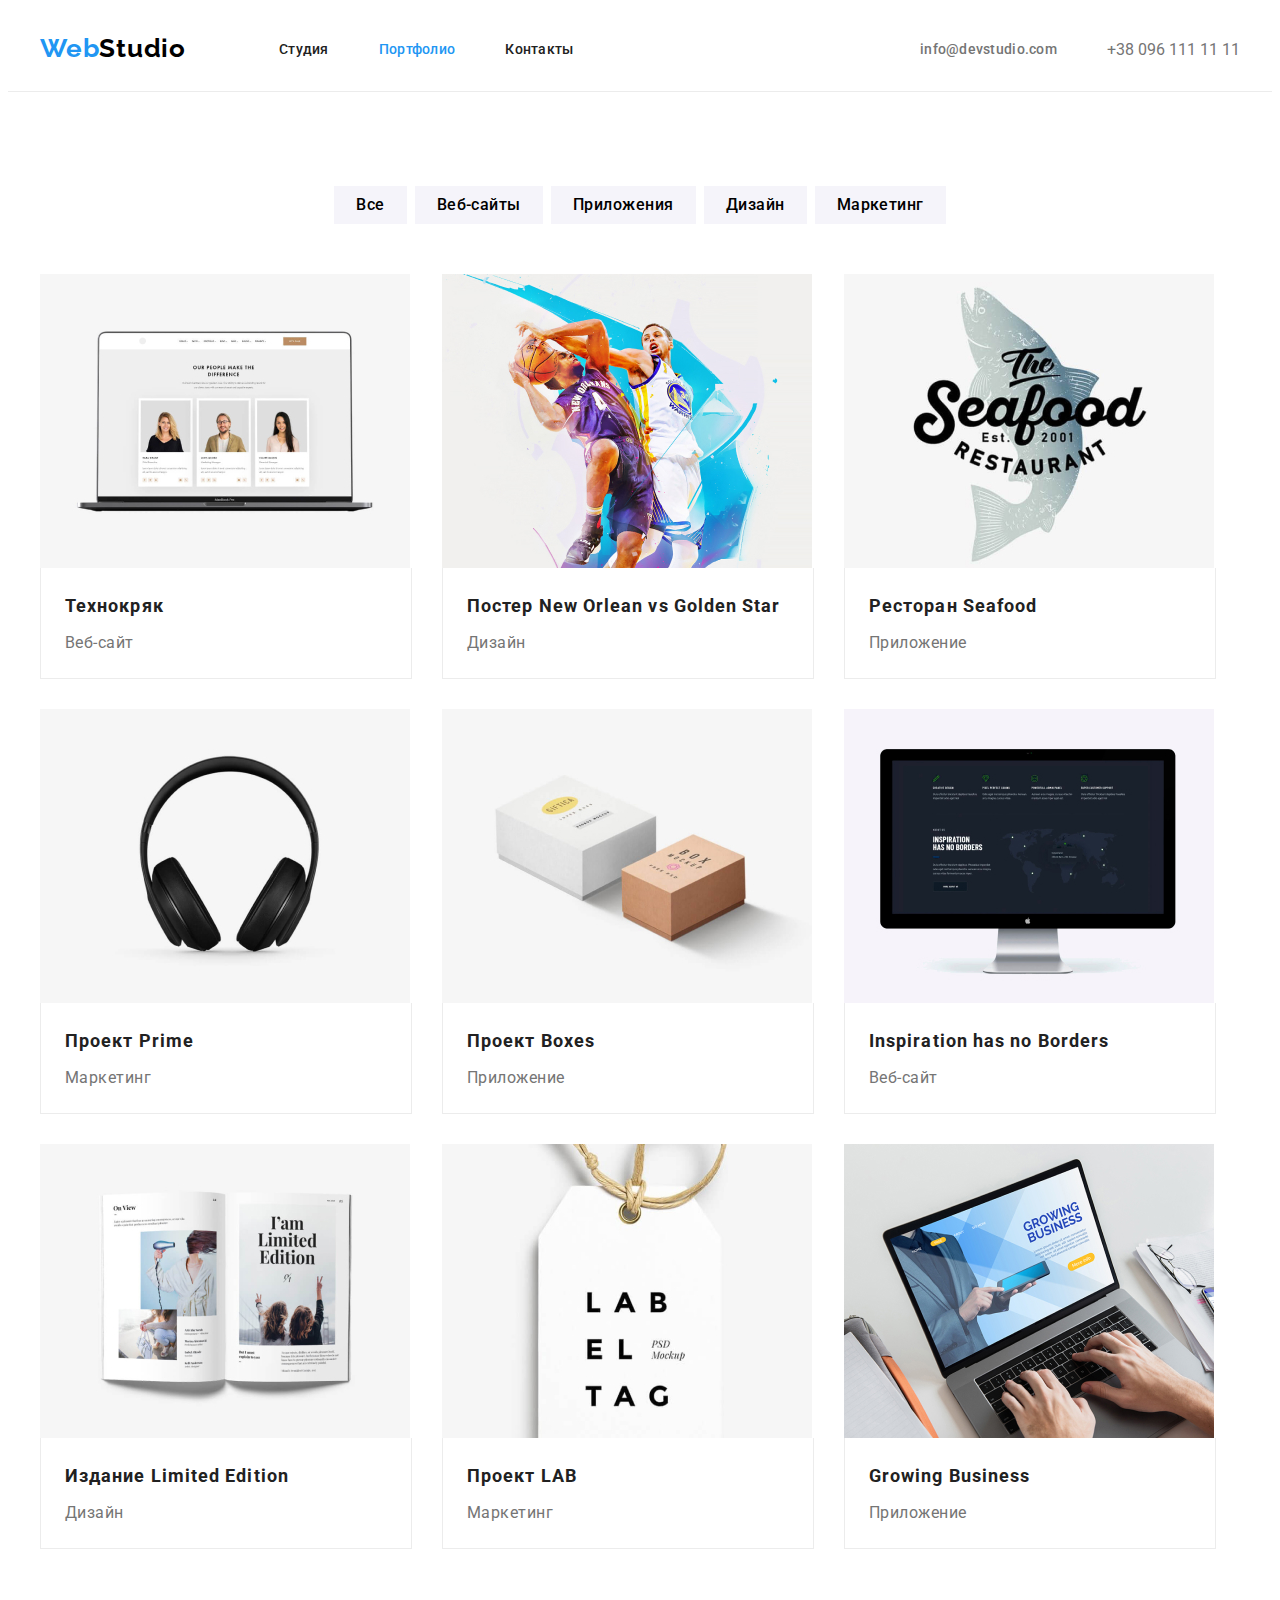
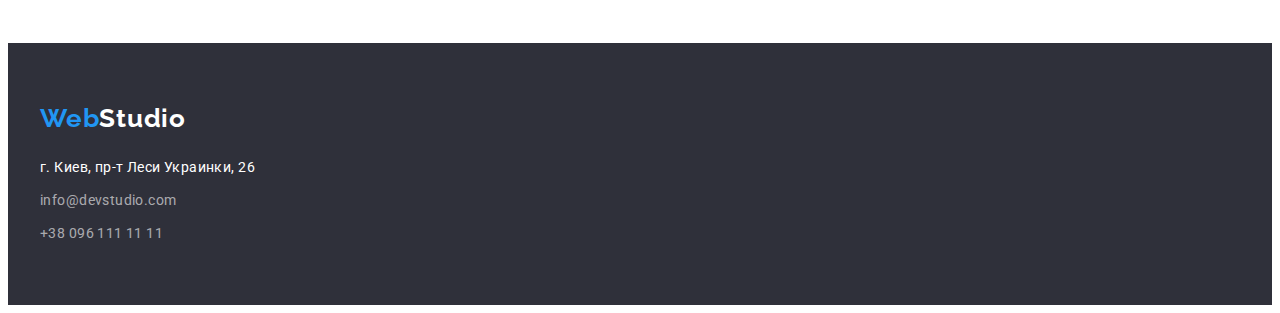
==== portfolio.html @ 428918ac "commit17" ====
<!DOCTYPE html>
<html lang="ru">
  <head>
    <meta charset="UTF-8" />
    <meta http-equiv="X-UA-Compatible" content="IE=edge" />
    <meta name="viewport" content="width=device-width, initial-scale=1.0" />
    <title>Портфолио</title>
    <link
      href="https://fonts.googleapis.com/css2?family=Raleway:wght@700&family=Roboto:wght@400;500;700;900&display=swap"
      rel="stylesheet"
    />
    <link
      rel="stylesheet"
      href="https://cdnjs.cloudflare.com/ajax/libs/modern-normalize/1.1.0/modern-normalize.min.css"
      integrity="sha512-wpPYUAdjBVSE4KJnH1VR1HeZfpl1ub8YT/NKx4PuQ5NmX2tKuGu6U/JRp5y+Y8XG2tV+wKQpNHVUX03MfMFn9Q=="
      crossorigin="anonymous"
      referrerpolicy="no-referrer"
    />
    <link rel="stylesheet" href="./css/main.css" />
  </head>

  <!-- .body -->

  <body>
    <header class="header">
      <div class="conteiner header-conteiner">
        <nav class="header-nav">
          <a href="./index.html" class="link logo"
            ><span class="logo-title">Web</span>Studio</a
          >

          <ul class="header-list list">
            <li class="header-item">
              <a class="link header-link" href="./index.html">Студия</a>
            </li>
            <li class="header-item">
              <a class="link header-link current" href="./portfolio.html"
                >Портфолио</a
              >
            </li>
            <li class="header-item">
              <a class="link header-link" href="">Контакты</a>
            </li>
          </ul>
        </nav>

        <ul class="header-adress list">
          <li class="header-item">
            <a class="link header-email" href="mailto:info@devstudio.com"
              >info@devstudio.com</a
            >
          </li>
          <li class="header-item">
            <a class="link header-phone" href="tel:+380961111111"
              >+38 096 111 11 11</a
            >
          </li>
        </ul>
      </div>
    </header>
    <!-- ========Section title================= -->

    <main>
      <section class="portfolio">
        <div class="conteiner">
          <h1 class="visually-hidden">Portfolio</h1>

          <ul class="list portfolio-btn-list">
            <li class="portfolio-btn-item">
              <button class="portfolio-btn" type="button">Все</button>
            </li>
            <li class="portfolio-btn-item">
              <button class="portfolio-btn" type="button">Веб-сайты</button>
            </li>
            <li class="portfolio-btn-item">
              <button class="portfolio-btn" type="button">Приложения</button>
            </li>
            <li class="portfolio-btn-item">
              <button class="portfolio-btn" type="button">Дизайн</button>
            </li>
            <li class="portfolio-btn-item">
              <button class="portfolio-btn" type="button">Маркетинг</button>
            </li>
          </ul>
          <!-- ===========section  advantage======================= -->

          <ul class="list portfolio-list">
            <li class="portfolio-item">
              <img
                class="portfolio-img"
                src="./img/portfolio.img/img7.jpg"
                alt="компьютер"
                width="370"
              />
              <div class="portfolio-wrapper">
                <h2 class="portfolio-title">Технокряк</h2>
                <p class="portfolio-desc">Веб-сайт</p>
              </div>
            </li>
            <li class="portfolio-item">
              <img
                class="portfolio-img"
                src="./img/portfolio.img/img8.jpg"
                alt="баскетбол"
                width="370"
              />
              <div class="portfolio-wrapper">
                <h2 class="portfolio-title">
                  Постер New Orlean vs Golden Star
                </h2>
                <p class="portfolio-desc">Дизайн</p>
              </div>
            </li>
            <li class="portfolio-item">
              <img
                class="portfolio-img"
                src="./img/portfolio.img/img9.jpg"
                alt="ресторан"
                width="370"
              />
              <div class="portfolio-wrapper">
                <h2 class="portfolio-title">Ресторан Seafood</h2>
                <p class="portfolio-desc">Приложение</p>
              </div>
            </li>
            <li class="portfolio-item">
              <img
                class="portfolio-img"
                src="./img/portfolio.img/img10.jpg"
                alt="наушники"
                width="370"
              />
              <div class="portfolio-wrapper">
                <h2 class="portfolio-title">Проект Prime</h2>
                <p class="portfolio-desc">Маркетинг</p>
              </div>
            </li>
            <li class="portfolio-item">
              <img
                class="portfolio-img"
                src="./img/portfolio.img/img11.jpg"
                alt="коробки"
                width="370"
              />
              <div class="portfolio-wrapper">
                <h2 class="portfolio-title">Проект Boxes</h2>
                <p class="portfolio-desc">Приложение</p>
              </div>
            </li>
            <li class="portfolio-item">
              <img
                class="portfolio-img"
                src="./img/portfolio.img/img12.jpg"
                alt="монитор"
                width="370"
              />
              <div class="portfolio-wrapper">
                <h2 class="portfolio-title">Inspiration has no Borders</h2>
                <p class="portfolio-desc">Веб-сайт</p>
              </div>
            </li>
            <li class="portfolio-item">
              <img
                class="portfolio-img"
                src="./img/portfolio.img/img13.jpg"
                alt="книга"
                width="370"
              />
              <div class="portfolio-wrapper">
                <h2 class="portfolio-title">Издание Limited Edition</h2>
                <p class="portfolio-desc">Дизайн</p>
              </div>
            </li>
            <li class="portfolio-item">
              <img
                class="portfolio-img"
                src="./img/portfolio.img/img14.jpg"
                alt="бирка"
                width="370"
              />
              <div class="portfolio-wrapper">
                <h2 class="portfolio-title">Проект LAB</h2>
                <p class="portfolio-desc">Маркетинг</p>
              </div>
            </li>
            <li class="portfolio-item">
              <img
                class="portfolio-img"
                src="./img/portfolio.img/img15.jpg"
                alt="ноутбук"
                width="370"
              />
              <div class="portfolio-wrapper">
                <h2 class="portfolio-title">Growing Business</h2>
                <p class="portfolio-desc">Приложение</p>
              </div>
            </li>
          </ul>
        </div>
      </section>
    </main>

    <!-- =============footer============================= -->

    <footer class="footer">
      <div class="conteiner">
        <a href="/" class="link footer-logo"
          ><span class="logo-title">Web</span>Studio</a
        >
        <address class="footer-address">
          <ul class="list footer-list">
            <li class="footer-item">
              <a
                class="link footer-link"
                href="https://goo.gl/maps/JHtLggVv29iKPNGR7"
                target="_blank"
                rel="noreferrer noopener"
                >г. Киев, пр-т Леси Украинки, 26</a
              >
            </li>
            <li class="footer-item">
              <a class="link footer-mail" href="mailto:info@devstudio.com"
                >info@devstudio.com</a
              >
            </li>
            <li class="footer-item">
              <a class="link footer-phone" href="tel:+380961111111"
                >+38 096 111 11 11</a
              >
            </li>
          </ul>
        </address>
      </div>
    </footer>
  </body>
</html>
---- css/main.css ----
:root {
    --primary-text-color: #212121;
    --secondary-text-color: #757575;
    --accent-color: #2196f3;
    --address-text-color: rgba(255, 255, 255, 0.6);
    --main-color: #ffffff;
    --secondary-color: #000000;
    --secondary-bg-color: #f5f4fa;
    --accent-background-color: #2f303a;
    
}

h1,
h2,
h3,
h4,
h5,
p {
    margin-top: 0;
    margin-bottom: 0;
}

ul,ol {
    margin-top: 0;
    margin-bottom: 0;
    padding-left: 0;
}

img {
    display: block;
    max-width: 100%;
    height: auto;
   
}

body {
    color: var(--primary-text-color);
    font-family: Roboto, sans-serif;
}

button {
    cursor: pointer;
}

.section {
    padding-top: 94px;
    padding-bottom: 94px;
}
    
.title {
    margin-bottom: 50px;
}


.list {
    list-style: none;
    margin: 0;
    padding: 0;
}

.link {
    text-decoration: none;
}

.conteiner {
    width: 1200px;
    padding-left: 15px;
    padding-right: 15px;
    margin-left: auto;
    margin-right: auto;
}

.header {
    border-bottom: 1px solid #ececec;
}
/* =============header================= */

.visually-hidden {
    position: absolute;
    white-space: nowrap;
    width: 1px;
    height: 1px;
    overflow: hidden;
    border: 0;
    padding: 0;
    clip: rect(0 0 0 0);
    clip-path: inset(50%);
    margin: -1px;
}

.header-conteiner {
    display: flex;
    justify-content: space-between;
    margin-right: auto;
}

.header-nav {
    display: flex;
    align-items: center;
}

.header-list {
    display: flex;
    gap: 50px;
}

.logo {
    padding-top: 24px;
    padding-bottom: 25px;
    margin-right: 93px;


    color: var(--secondary-color);
    font-family: Raleway, sans-serif;
    font-weight: 700;
    font-size: 26px;
    line-height: 1.2;
    letter-spacing: 0.03em;
}

.logo-title {
    color: var(--accent-color);
}


.header-link {
    display: block;
    padding-top: 32px;
    padding-bottom: 32px;


    color: var(--primary-text-color);
    font-weight: 500;
    font-size: 14px;
    line-height: 1.15;
    letter-spacing: 0.02em;
}


.header-link:hover,
.header-link:focus {
    color: var(--accent-color);
}
.current {
    color: var(--accent-color);
}

.header-adress {
    display: flex;
}

.header-item {
    display: flex;
    align-items: center;
    justify-content: center;
}

.header-email {
    display: block;
    margin-right: 50px;
    padding-top: 32px;
    padding-bottom: 32px;


    color: var(--secondary-text-color);
    font-weight: 500;
    font-size: 14px;
    line-height: 1.15;
    letter-spacing: 0.02em;
}

.header-email:hover,
.header-email:focus {
    color: var(--accent-color);
}

.header-phone {
    display: block;
    padding-top: 32px;
    padding-bottom: 32px;


    color: var(--secondary-text-color);
}

.header-phone:hover,
.header-phone:focus {
    color: var(--accent-color);
}

/* =================hero============= */

.hero {
    background-color: var(--accent-background-color);
    border: 1px solid var(--secondary-color);
    padding-top: 200px;
    padding-bottom: 200px;
    
}



.hero-title {
    margin-bottom: 30px;
    max-width: 696px;
    margin-left: auto;
    margin-right: auto;

    color: var(--main-color);
    font-weight: 900;
    font-size: 44px;
    line-height: 1.37;
    text-align: center;
    letter-spacing: 0.06em;
    text-transform: uppercase;
}

.hero-button {
    display: block;
    margin-left: auto;
    margin-right: auto;
    min-width: 200px;
    min-height: 50px;
    padding: 10px 32px;
    border-radius: 4px;

    color: var(--main-color);
    font-family: inherit;
    background-color: var(--accent-color);
    border: none;
    cursor: pointer;
    font-weight: 700;
    font-size: 16px;
    line-height: 1.88;
    letter-spacing: 0.06em;
}

/* ============description============== */

.feature-item {
    max-width: 270px;
}

.feature-list {
    display: flex;
    gap: 30px;
    flex-basis: 270px;
}

.feature-title {
    margin-bottom: 10px;

    font-weight: 700;
    font-size: 14px;
    line-height: 1.15;
    letter-spacing: 0.03em;
    text-transform: uppercase;
}

.feature-description {
    color: var(--secondary-text-color);
    font-size: 14px;
    line-height: 1.72;
    letter-spacing: 0.03em;
}

/* ==============info===================== */


.info-list {
    display: flex;
    gap: 30px;
    flex-wrap: wrap;
}

.info-title,
.team-title {
    
    font-weight: 700;
    font-size: 36px;
    line-height: 1.17;
    text-align: center;
    letter-spacing: 0.03em;
}

/* =================team============== */
.info-section {
    padding-top: 0;
    padding-bottom:  94px;
}
.our-team {
    background-color: var(--secondary-bg-color);
    
}

.team-list {
    display: flex;
    gap: 30px;
    flex-wrap: wrap;
}

.team-item {
    box-shadow: 0px 2px 1px 0px rgba(0, 0, 0, 0.2),
        0px 1px 1px 0px rgba(0, 0, 0, 0.14);
}

.team-subtitle {
    margin-bottom: 10px;

    color: var(--primary-text-color);
    font-weight: 500;
    font-size: 16px;
    line-height: 1.19;
    text-align: center;
    letter-spacing: 0.03em;
}


.team-description {
    color: var(--secondary-text-color);
    font-size: 16px;
    line-height: 1.19;
    text-align: center;
    letter-spacing: 0.03em;
}

/* ==============footer================ */

.footer {
    background-color: var(--accent-background-color);
    padding-top: 60px;
    padding-bottom: 60px;
}

.footer-logo {
    display: block;
    margin-bottom: 20px;

    color: var(--main-color);
    font-family: "Raleway", sans-serif;
    font-weight: 700;
    font-size: 26px;
    line-height: 1.2;
    letter-spacing: 0.03em;
}

.logo-title {
    color: var(--accent-color);
    
}

.footer-list {
    font-style: normal;
}

.team-wrapper {
    padding-top: 30px;
    padding-bottom: 30px;
    padding-right: 5px;
    padding-left: 5px;
    background-color: var(--main-color);
    border: 1px solid#ececec;
    
}

.footer-item {
    margin-bottom: 9px;
}

.footer-item:last-child {
    margin-bottom: 0;
}

.footer-link {
    color: var(--main-color);
    font-size: 14px;
    line-height: 1.72;
    letter-spacing: 0.03em;
}

.footer-mail,
.footer-phone {
    color: var(--address-text-color);
    font-size: 14px;
    line-height: 1.72;
    letter-spacing: 0.03em;
}

.footer-link:hover,
.footer-link:focus,
.footer-mail:hover,
.footer-mail:focus,
.footer-phone:hover,
.footer-phone:focus {
    color: var(--accent-color);
}

/*     ======  portfolio  =======      */

.portfolio {
    padding-top: 94px;
    padding-bottom: 94px;
}

.portfolio-btn-list {
    display: flex;
    gap: 8px;
    justify-content: center;
    margin-bottom: 50px;
}

.portfolio-btn {
    padding: 6px 22px;

    color: var(--secondary-color);
    background-color: var(--secondary-bg-color);
    font-family: inherit;
    border: none;
    cursor: pointer;
    font-weight: 500;
    font-size: 16px;
    line-height: 1.63;
    letter-spacing: 0.03em;
}

.portfolio-btn:hover,
.portfolio-btn:focus {
    color: var(--main-color);
    background-color: var(--accent-color);
}

.portfolio-list {
    display: flex;
    flex-wrap: wrap;
    gap: 30px;
}

.portfolio-wrapper {
    padding: 20px 24px;
    background-color: var(--main-color);
    border: 1px solid#ececec;
    border-top: none;
    min-width: 322px;
}

.portfolio-title {
    font-weight: 700;
    font-size: 18px;
    line-height: 2;
    letter-spacing: 0.06em;
    margin-bottom: 4px;
}

.portfolio-desc {
    color: var(--secondary-text-color);
    font-weight: 400;
    font-size: 16px;
    line-height: 1.88;
    letter-spacing: 0.03em;
}
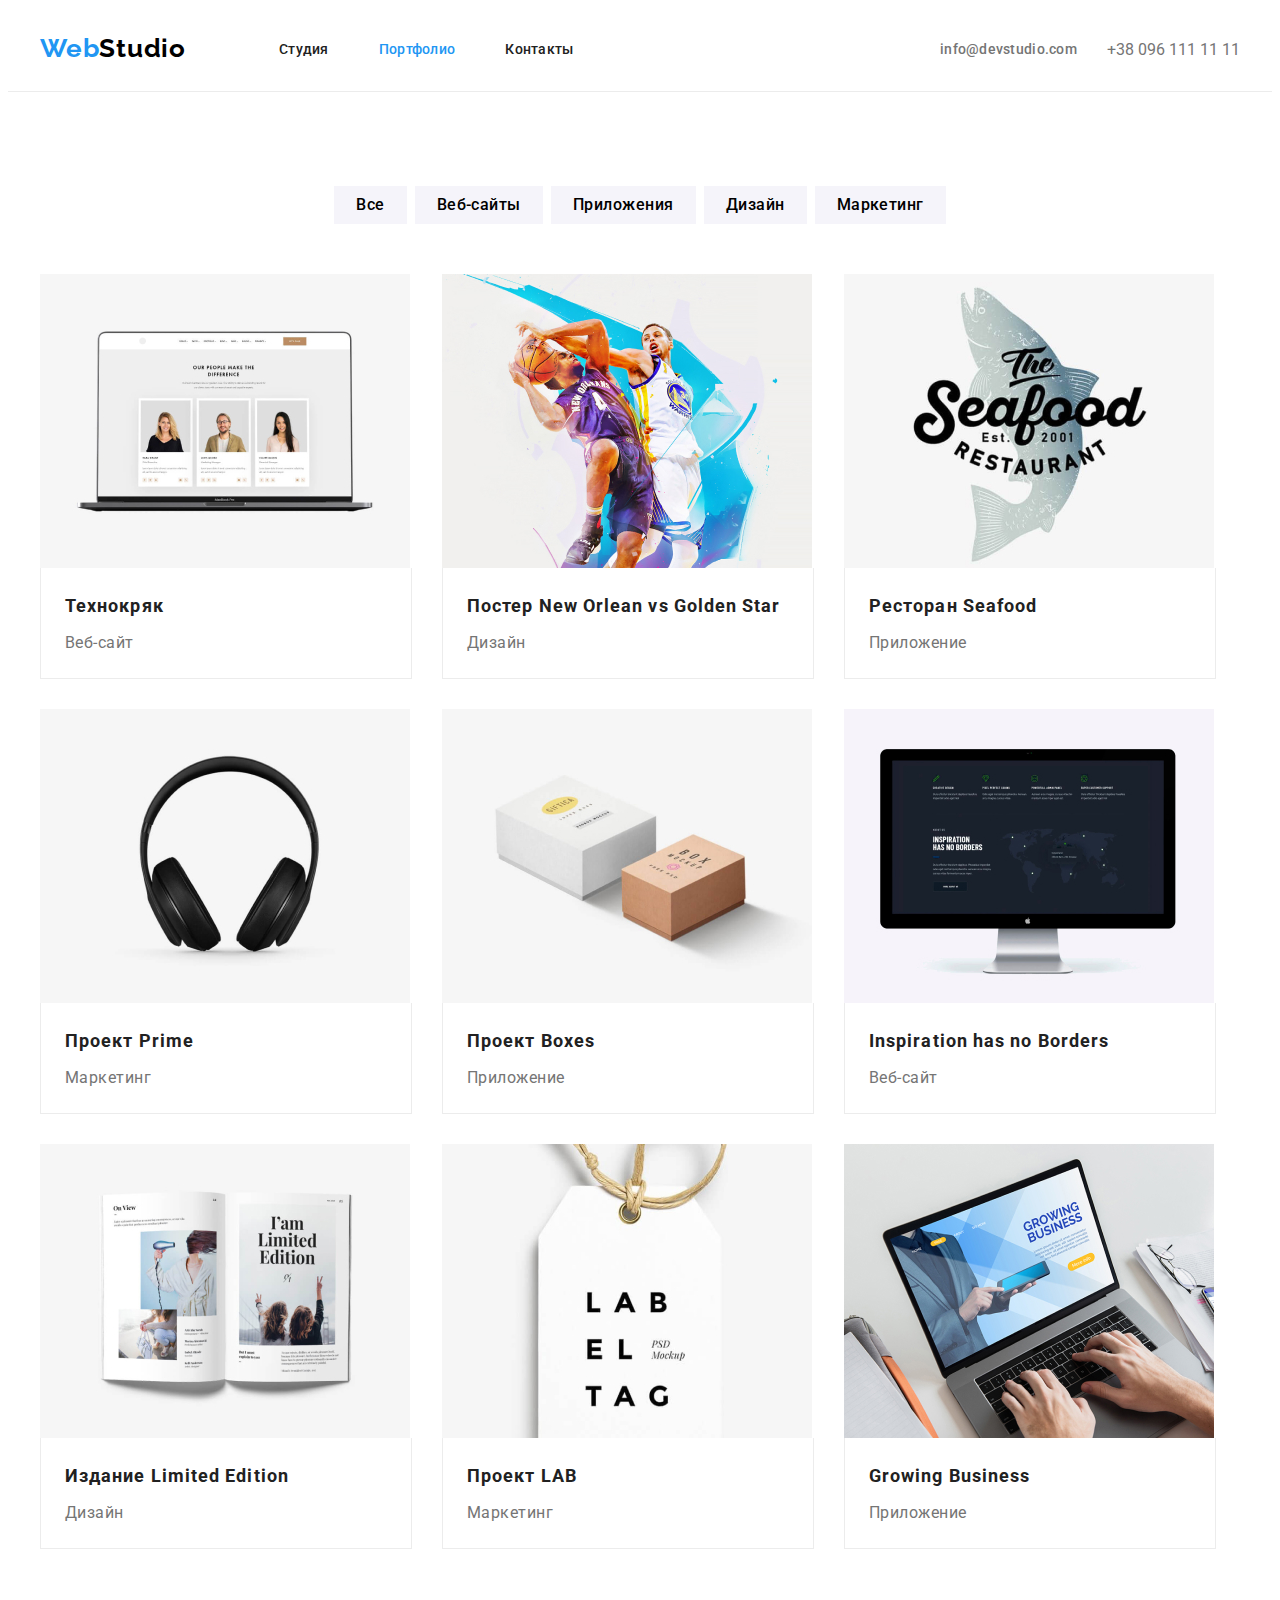
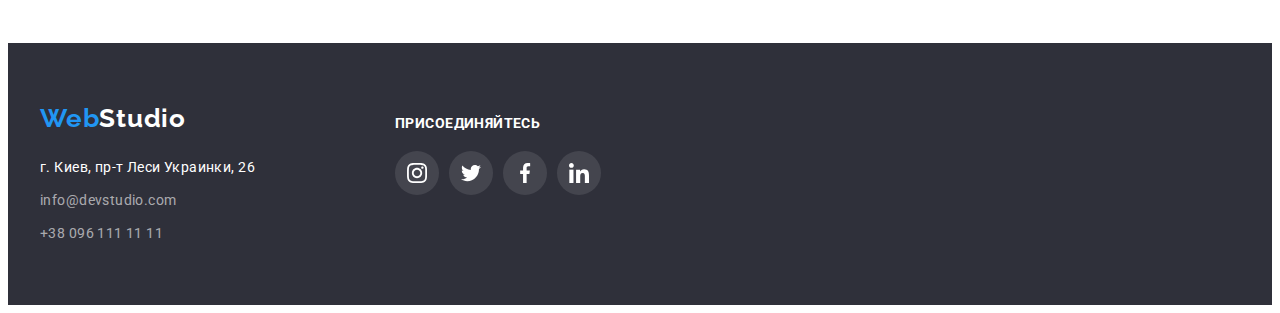
==== commit bdb66bb3: "commit17" ====
--- a/portfolio.html
+++ b/portfolio.html
@@ -58,7 +58,7 @@
         </ul>
       </div>
     </header>
-    <!-- ========Section title================= -->
+    <!-- ====================Section title================= -->
 
     <main>
       <section class="portfolio">
@@ -82,7 +82,7 @@
               <button class="portfolio-btn" type="button">Маркетинг</button>
             </li>
           </ul>
-          <!-- ===========section  advantage======================= -->
+          <!-- ========================section  advantage======================= -->
 
           <ul class="list portfolio-list">
             <li class="portfolio-item">
@@ -200,36 +200,95 @@
       </section>
     </main>
 
-    <!-- =============footer============================= -->
+    <!-- ========================footer============================= -->
 
     <footer class="footer">
-      <div class="conteiner">
-        <a href="/" class="link footer-logo"
-          ><span class="logo-title">Web</span>Studio</a
-        >
-        <address class="footer-address">
-          <ul class="list footer-list">
-            <li class="footer-item">
-              <a
-                class="link footer-link"
-                href="https://goo.gl/maps/JHtLggVv29iKPNGR7"
-                target="_blank"
-                rel="noreferrer noopener"
-                >г. Киев, пр-т Леси Украинки, 26</a
-              >
-            </li>
-            <li class="footer-item">
-              <a class="link footer-mail" href="mailto:info@devstudio.com"
-                >info@devstudio.com</a
-              >
-            </li>
-            <li class="footer-item">
-              <a class="link footer-phone" href="tel:+380961111111"
-                >+38 096 111 11 11</a
-              >
-            </li>
-          </ul>
-        </address>
+      <div class="footer-conteiner conteiner">
+        <div class="footer-connecting">
+          <a href="/" class="link footer-logo"
+            ><span class="logo-title">Web</span>Studio</a
+          >
+          <address class="footer-address">
+            <ul class="footer-list list">
+              <li class="footer-item">
+                <a
+                  class="link footer-map"
+                  href="https://goo.gl/maps/JHtLggVv29iKPNGR7"
+                  target="_blank"
+                  rel="noreferrer noopener"
+                  >г. Киев, пр-т Леси Украинки, 26</a
+                >
+              </li>
+              <li class="footer-item">
+                <a class="link footer-mail" href="mailto:info@devstudio.com"
+                  >info@devstudio.com</a
+                >
+              </li>
+              <li class="footer-item">
+                <a class="link footer-phone" href="tel:+380961111111"
+                  >+38 096 111 11 11</a
+                >
+              </li>
+            </ul>
+          </address>
+        </div>
+        <div class="footer-social">
+          <p class="footer-subtitle">присоединяйтесь</p>
+          <ul class="footer-icon-list list">
+            <li class="footer-icon-item">
+              <a
+                class="footer-link"
+                href=""
+                target="_blank"
+                rel="noreferrer noopener"
+                aria-label="instagram"
+              >
+                <svg class="footer-icon" width="20px" height="20px">
+                  <use href="./img/sprite.svg#icon-instagram"></use>
+                </svg>
+              </a>
+            </li>
+            <li class="footer-icon-item">
+              <a
+                class="footer-link"
+                href=""
+                target="_blank"
+                rel="noreferrer noopener"
+                aria-label="twitter"
+              >
+                <svg class="footer-icon" width="20px" height="20px">
+                  <use href="./img/sprite.svg#icon-twitter"></use>
+                </svg>
+              </a>
+            </li>
+            <li class="footer-icon-item">
+              <a
+                class="footer-link"
+                href=""
+                target="_blank"
+                rel="noreferrer noopener"
+                aria-label="facebook"
+              >
+                <svg class="footer-icon" width="20px" height="20px">
+                  <use href="./img/sprite.svg#icon-facebook"></use>
+                </svg>
+              </a>
+            </li>
+            <li class="footer-icon-item">
+              <a
+                class="footer-link"
+                href=""
+                target="_blank"
+                rel="noreferrer noopener"
+                aria-label="linkedin"
+              >
+                <svg class="footer-icon" width="20px" height="20px">
+                  <use href="./img/sprite.svg#icon-linkedin"></use>
+                </svg>
+              </a>
+            </li>
+          </ul>
+        </div>
       </div>
     </footer>
   </body>
--- a/css/main.css
+++ b/css/main.css
@@ -7,6 +7,7 @@
     --secondary-color: #000000;
     --secondary-bg-color: #f5f4fa;
     --accent-background-color: #2f303a;
+    --icon-color-light: #afb1b8;
     
 }
 
@@ -145,6 +146,14 @@
     color: var(--accent-color);
 }
 
+.header-nav {
+    margin-right: auto;
+}
+
+.adress-item {
+    display: inline-flex;
+}
+
 .header-adress {
     display: flex;
 }
@@ -157,7 +166,7 @@
 
 .header-email {
     display: block;
-    margin-right: 50px;
+    margin-right: 30px;
     padding-top: 32px;
     padding-bottom: 32px;
 
@@ -169,6 +178,11 @@
     letter-spacing: 0.02em;
 }
 
+.icon-mail {
+    margin-right: 10px;
+    fill: currentColor;
+}
+
 .header-email:hover,
 .header-email:focus {
     color: var(--accent-color);
@@ -178,23 +192,42 @@
     display: block;
     padding-top: 32px;
     padding-bottom: 32px;
+    align-items: center;
 
 
     color: var(--secondary-text-color);
 }
+
 
 .header-phone:hover,
 .header-phone:focus {
     color: var(--accent-color);
 }
 
+.icon-phone {
+    margin-right: 10px;
+    fill: currentColor;
+
+}
+
 /* =================hero============= */
 
 .hero {
     background-color: var(--accent-background-color);
+    background-image: linear-gradient(to right,
+                rgba(47, 48, 58, 0.4),
+                rgba(47, 48, 58, 0.4)), 
+                url("../img/hero.jpg");
     border: 1px solid var(--secondary-color);
     padding-top: 200px;
     padding-bottom: 200px;
+    background-repeat: no-repeat;
+    background-position: center;
+    background-size: cover;
+    max-width: 1600px;
+    margin-right: auto;
+    margin-left: auto;
+
     
 }
 
@@ -257,6 +290,21 @@
     text-transform: uppercase;
 }
 
+.feature-icon-list {
+    display: flex;
+    gap: 30px;
+    margin-bottom: 30px;
+}
+
+.feature-icon-item {
+    display: inline-flex;
+    width: 270px;
+    height: 120px;
+    justify-content: center;
+    align-items: center;
+    background-color: var(--secondary-bg-color);
+}
+
 .feature-description {
     color: var(--secondary-text-color);
     font-size: 14px;
@@ -283,11 +331,13 @@
     letter-spacing: 0.03em;
 }
 
-/* =================team============== */
+
 .info-section {
     padding-top: 0;
     padding-bottom:  94px;
 }
+/* =================team============== */
+
 .our-team {
     background-color: var(--secondary-bg-color);
     
@@ -315,6 +365,29 @@
     letter-spacing: 0.03em;
 }
 
+.team-icon-list {
+    display: flex;
+    gap: 10px;
+    justify-content: center;
+}
+
+.team-link {
+    fill: var(--icon-color-light);
+    display: inline-flex;
+    border-radius: 50%;
+    width: 44px;
+    height: 44px;
+    justify-content: center;
+    align-items: center;
+
+}
+
+.team-link:hover,
+.team-link:focus {
+    fill: var(--main-color);
+    background-color: var(--accent-color);
+    border-radius: 50%;
+}
 
 .team-description {
     color: var(--secondary-text-color);
@@ -322,35 +395,7 @@
     line-height: 1.19;
     text-align: center;
     letter-spacing: 0.03em;
-}
-
-/* ==============footer================ */
-
-.footer {
-    background-color: var(--accent-background-color);
-    padding-top: 60px;
-    padding-bottom: 60px;
-}
-
-.footer-logo {
-    display: block;
-    margin-bottom: 20px;
-
-    color: var(--main-color);
-    font-family: "Raleway", sans-serif;
-    font-weight: 700;
-    font-size: 26px;
-    line-height: 1.2;
-    letter-spacing: 0.03em;
-}
-
-.logo-title {
-    color: var(--accent-color);
-    
-}
-
-.footer-list {
-    font-style: normal;
+    margin-bottom: 16px;
 }
 
 .team-wrapper {
@@ -363,6 +408,86 @@
     
 }
 
+/* =============clients========================= */
+
+.clients {
+    padding-top: 94px;
+    padding-bottom: 94px;
+}
+
+.clients-tittle {
+    margin-bottom: 50px;
+
+    font-weight: 700;
+    font-size: 36px;
+    line-height: 1.17;
+    text-align: center;
+    letter-spacing: 0.03em;
+}
+
+.clients-list {
+    display: flex;
+    gap: 30px;
+}
+
+.clients-icon {
+    fill: var(--icon-color-light);
+    display: inline-flex;
+    justify-content: center;
+    align-items: center;
+    width: 170px;
+    height: 92px;
+    border: 1px solid #afb1b8;
+}
+
+.clients-icon:hover,
+.clients-icon:focus {
+    fill: var(--accent-color);
+}
+
+.clients-icon:hover {
+    border: 1px solid var(--accent-color);
+}
+
+
+/* ==============footer================ */
+
+.footer {
+    background-color: var(--accent-background-color);
+    padding-top: 60px;
+    padding-bottom: 60px;
+    margin: auto;
+}
+
+.footer-conteiner {
+    display: flex;
+    gap: 70px;
+}
+
+.footer-connecting {
+    margin-right: 70px;
+}
+
+.footer-logo {
+    display: block;
+    margin-bottom: 20px;
+
+    color: var(--main-color);
+    font-family: "Raleway", sans-serif;
+    font-weight: 700;
+    font-size: 26px;
+    line-height: 1.2;
+    letter-spacing: 0.03em;
+}
+
+.logo-title {
+    color: var(--accent-color);
+}
+
+.footer-list {
+    font-style: normal;
+}
+
 .footer-item {
     margin-bottom: 9px;
 }
@@ -371,7 +496,7 @@
     margin-bottom: 0;
 }
 
-.footer-link {
+.footer-map {
     color: var(--main-color);
     font-size: 14px;
     line-height: 1.72;
@@ -386,13 +511,53 @@
     letter-spacing: 0.03em;
 }
 
-.footer-link:hover,
-.footer-link:focus,
+.footer-map:hover,
+.footer-map:focus,
 .footer-mail:hover,
 .footer-mail:focus,
 .footer-phone:hover,
 .footer-phone:focus {
     color: var(--accent-color);
+}
+
+.footer-subtitle {
+    margin-bottom: 20px;
+
+    color: var(--main-color);
+    font-weight: 700;
+    font-size: 14px;
+    line-height: 1.15;
+    letter-spacing: 0.03em;
+    text-transform: uppercase;
+}
+
+.footer-social {
+    padding-top: 12px;
+}
+
+.footer-icon-list {
+    display: flex;
+    gap: 10px;
+}
+
+.footer-link {
+    fill: var(--secondary-text-coor);
+    display: inline-flex;
+    width: 44px;
+    height: 44px;
+    background-color: rgba(255, 255, 255, 0.1);
+    border-radius: 50%;
+    justify-content: center;
+    align-items: center;
+}
+
+.footer-link:hover,
+.footer-link:focus {
+    background-color: var(--accent-color);
+}
+
+.footer-icon {
+    fill: var(--main-color);
 }
 
 /*     ======  portfolio  =======      */
@@ -427,6 +592,18 @@
 .portfolio-btn:focus {
     color: var(--main-color);
     background-color: var(--accent-color);
+    box-shadow: 0px 4px 4px rgba(0, 0, 0, 0.25);
+}
+
+.portfolio-item:hover {
+    box-shadow: 0px 4px 4px 0px rgba(0, 0, 0, 0.25);
+    cursor: pointer;
+}
+
+.portfolio-btn:hover,
+.portfolio-btn:focus {
+    color: var(--main-color);
+    background-color: var(--accent-color);
 }
 
 .portfolio-list {
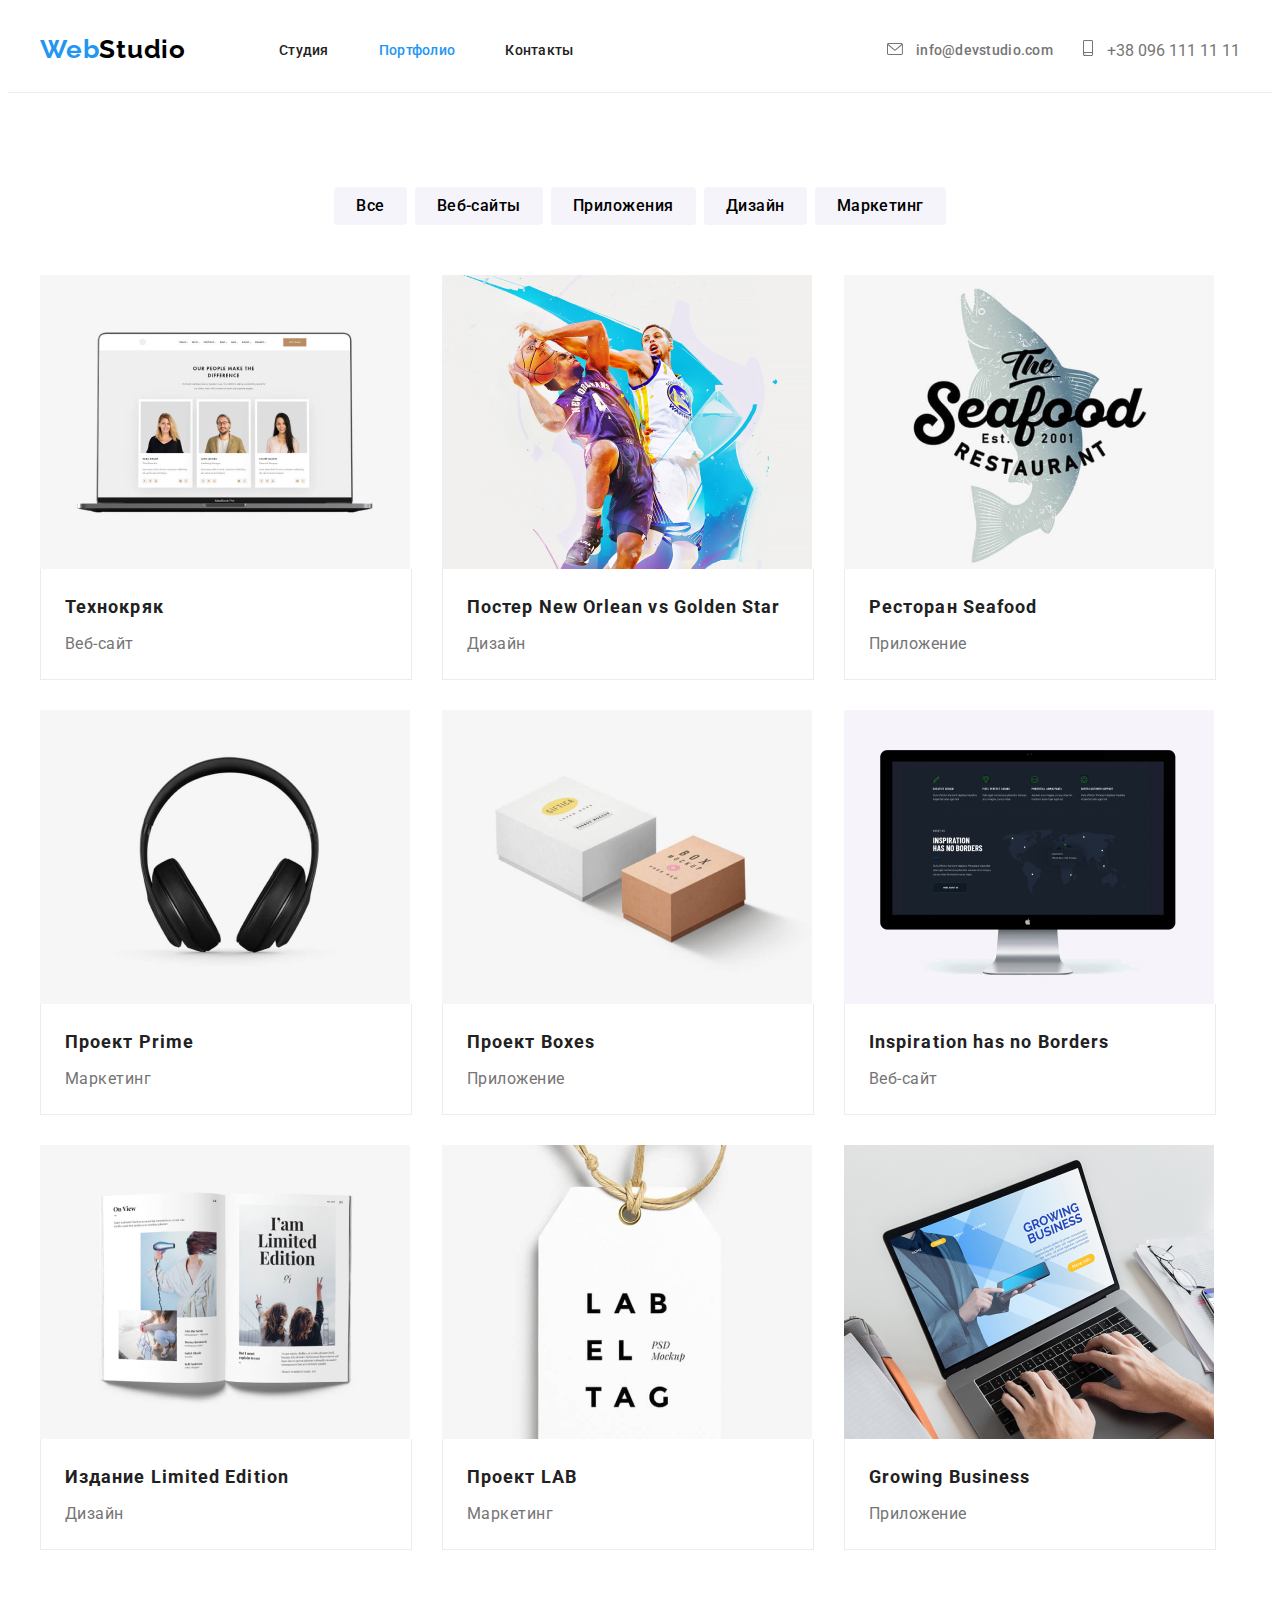
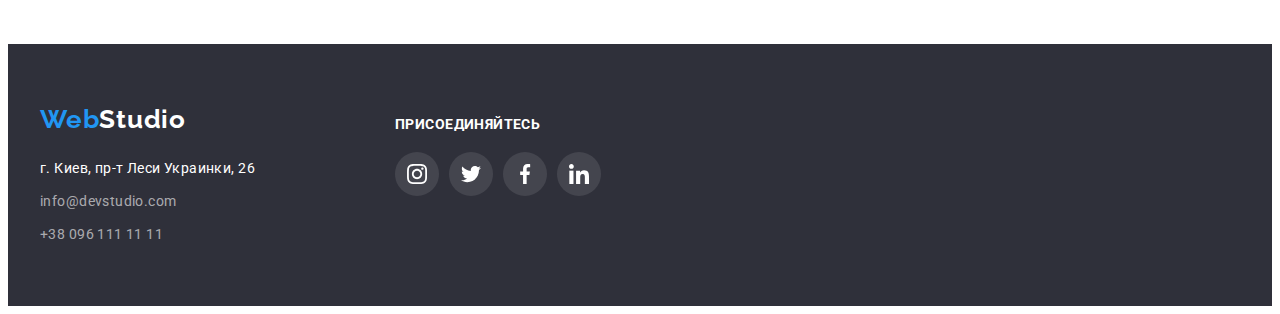
==== commit 036d24fd: "commit18" ====
--- a/portfolio.html
+++ b/portfolio.html
@@ -46,13 +46,19 @@
 
         <ul class="header-adress list">
           <li class="header-item">
-            <a class="link header-email" href="mailto:info@devstudio.com"
-              >info@devstudio.com</a
+            <a class="link header-email" href="mailto:info@devstudio.com">
+              <svg class="icon-mail" width="16px" height="12px">
+                <use href="./img/sprite.svg#icon-envelope"></use>
+              </svg>
+              info@devstudio.com</a
             >
           </li>
           <li class="header-item">
             <a class="link header-phone" href="tel:+380961111111"
-              >+38 096 111 11 11</a
+              ><svg class="icon-phone" width="10px" height="16px">
+                <use href="./img/sprite.svg#icon-smartphone"></use>
+              </svg>
+              +38 096 111 11 11</a
             >
           </li>
         </ul>
--- a/css/main.css
+++ b/css/main.css
@@ -305,6 +305,18 @@
     background-color: var(--secondary-bg-color);
 }
 
+.advantage-icon {
+    display: flex;
+    justify-content: center;
+    align-items: center;
+    width: 270px;
+    height: 120px;
+    margin-bottom: 30px;
+    
+    background-color: var(--secondary-bg-color);
+    border-radius: 4px;
+}
+
 .feature-description {
     color: var(--secondary-text-color);
     font-size: 14px;
@@ -572,6 +584,7 @@
     gap: 8px;
     justify-content: center;
     margin-bottom: 50px;
+    
 }
 
 .portfolio-btn {
@@ -586,6 +599,7 @@
     font-size: 16px;
     line-height: 1.63;
     letter-spacing: 0.03em;
+    border-radius: 4px;
 }
 
 .portfolio-btn:hover,
